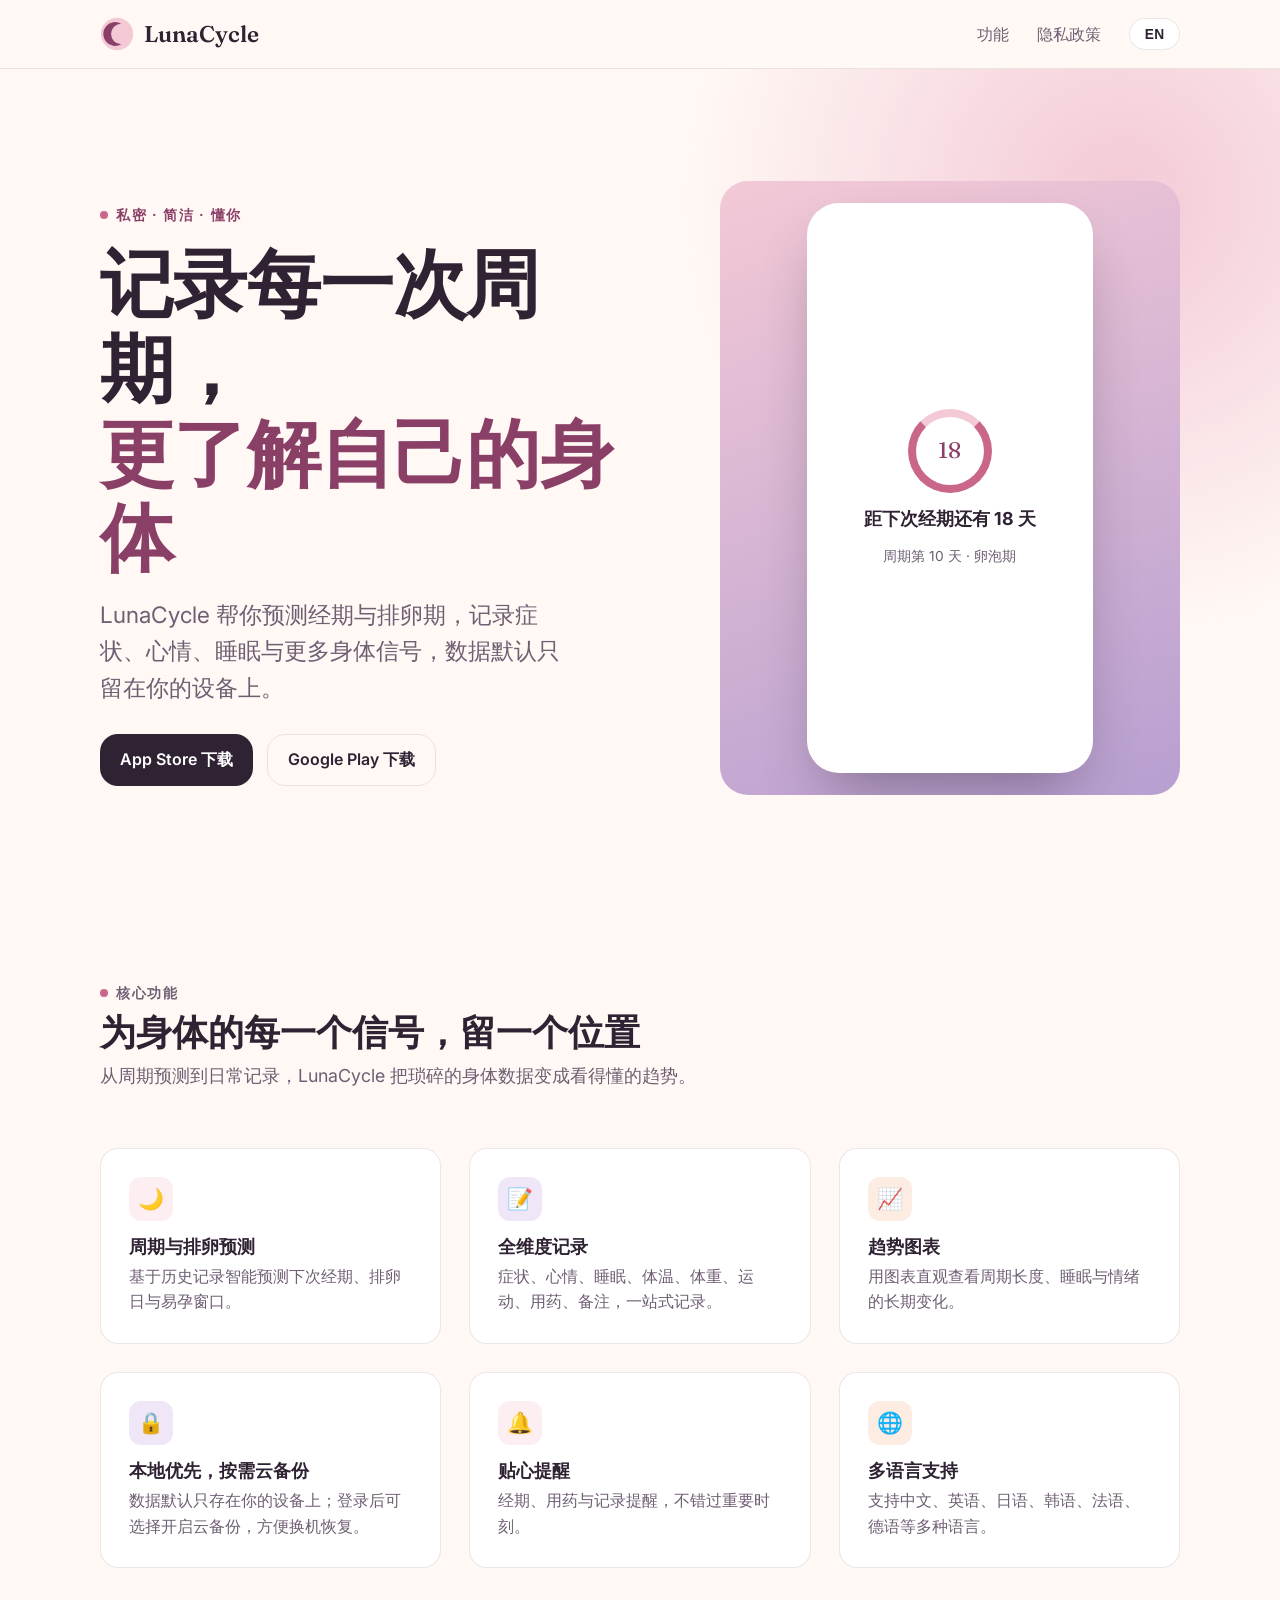
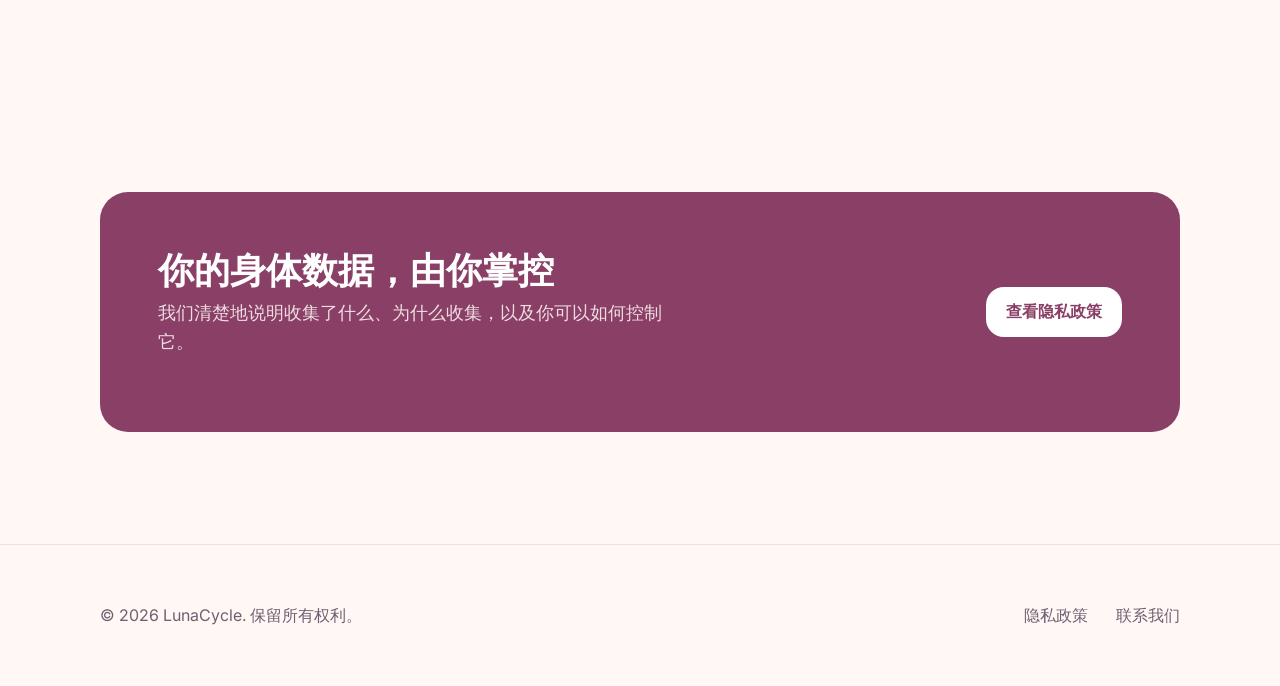
==== index.html @ 0f48dd15 "docs: add LunaCycle website and privacy policy" ====
<!DOCTYPE html>
<html lang="zh-CN" data-lang="zh">
<head>
  <meta charset="UTF-8" />
  <meta name="viewport" content="width=device-width, initial-scale=1.0" />
  <title>LunaCycle — 懂你的经期与周期记录助手</title>
  <meta name="description" content="LunaCycle 是一款简洁、私密的经期与身体周期记录 App：预测周期、记录症状与心情、按需云备份，支持多语言。" />

  <link rel="preconnect" href="https://fonts.googleapis.com" />
  <link rel="preconnect" href="https://fonts.gstatic.com" crossorigin />
  <link href="https://fonts.googleapis.com/css2?family=Fraunces:opsz,wght@9..144,500;9..144,600&family=Inter:wght@400;500;600;700&display=swap" rel="stylesheet" />

  <link rel="stylesheet" href="assets/style.css" />
</head>
<body>
  <nav class="site-nav">
    <div class="wrap">
      <a class="brand" href="./index.html">
        <svg class="brand-mark" viewBox="0 0 40 40" fill="none" xmlns="http://www.w3.org/2000/svg" aria-hidden="true">
          <circle cx="20" cy="20" r="19" fill="#F3C9D6" />
          <path d="M25 8a14 14 0 1 0 0 24 11 11 0 0 1 0-24Z" fill="#8A3F66" />
        </svg>
        LunaCycle
      </a>
      <ul class="nav-links">
        <li><a href="./index.html#features"><span data-i18n-zh>功能</span><span data-i18n-en>Features</span></a></li>
        <li><a href="./privacy.html"><span data-i18n-zh>隐私政策</span><span data-i18n-en>Privacy Policy</span></a></li>
        <li><button class="lang-toggle" data-lang-toggle type="button" aria-label="Switch language">EN</button></li>
      </ul>
    </div>
  </nav>

  <header class="hero">
    <div class="hero-glow" aria-hidden="true"></div>
    <div class="wrap">
      <div>
        <p class="eyebrow">
          <span data-i18n-zh>私密 · 简洁 · 懂你</span>
          <span data-i18n-en>Private · Simple · Personal</span>
        </p>
        <h1 data-i18n-zh>记录每一次周期，<br /><em>更了解自己的身体</em></h1>
        <h1 data-i18n-en>Track every cycle,<br /><em>understand your body better</em></h1>
        <p class="lede" data-i18n-zh>LunaCycle 帮你预测经期与排卵期，记录症状、心情、睡眠与更多身体信号，数据默认只留在你的设备上。</p>
        <p class="lede" data-i18n-en>LunaCycle predicts your period and fertile window, and logs symptoms, mood, sleep and more — your data stays on your device by default.</p>
        <!-- TODO: replace both href="#" below with your real App Store / Google Play listing URLs once published -->
        <div class="cta-row">
          <a class="store-badge" href="#" aria-disabled="true">
            <span data-i18n-zh>App Store 下载</span>
            <span data-i18n-en>Download on the App Store</span>
          </a>
          <a class="store-badge secondary" href="#" aria-disabled="true">
            <span data-i18n-zh>Google Play 下载</span>
            <span data-i18n-en>Get it on Google Play</span>
          </a>
        </div>
      </div>
      <div class="hero-visual" aria-hidden="true">
        <div class="phone-frame">
          <div class="ring">18</div>
          <strong data-i18n-zh>距下次经期还有 18 天</strong>
          <strong data-i18n-en>18 days until next period</strong>
          <small data-i18n-zh>周期第 10 天 · 卵泡期</small>
          <small data-i18n-en>Day 10 of cycle · Follicular phase</small>
        </div>
      </div>
    </div>
  </header>

  <section id="features">
    <div class="wrap">
      <div class="section-head">
        <p class="eyebrow">
          <span data-i18n-zh>核心功能</span>
          <span data-i18n-en>Core Features</span>
        </p>
        <h2 data-i18n-zh>为身体的每一个信号，留一个位置</h2>
        <h2 data-i18n-en>A place for every signal your body gives you</h2>
        <p data-i18n-zh>从周期预测到日常记录，LunaCycle 把琐碎的身体数据变成看得懂的趋势。</p>
        <p data-i18n-en>From cycle prediction to daily logging, LunaCycle turns scattered body data into trends you can actually read.</p>
      </div>
      <div class="feature-grid">
        <div class="feature-card">
          <div class="icon">🌙</div>
          <h3 data-i18n-zh>周期与排卵预测</h3>
          <h3 data-i18n-en>Cycle &amp; ovulation prediction</h3>
          <p data-i18n-zh>基于历史记录智能预测下次经期、排卵日与易孕窗口。</p>
          <p data-i18n-en>Smart predictions for your next period, ovulation day and fertile window based on your history.</p>
        </div>
        <div class="feature-card">
          <div class="icon">📝</div>
          <h3 data-i18n-zh>全维度记录</h3>
          <h3 data-i18n-en>Log everything that matters</h3>
          <p data-i18n-zh>症状、心情、睡眠、体温、体重、运动、用药、备注，一站式记录。</p>
          <p data-i18n-en>Symptoms, mood, sleep, temperature, weight, exercise, medication and notes — all in one place.</p>
        </div>
        <div class="feature-card">
          <div class="icon">📈</div>
          <h3 data-i18n-zh>趋势图表</h3>
          <h3 data-i18n-en>Trends at a glance</h3>
          <p data-i18n-zh>用图表直观查看周期长度、睡眠与情绪的长期变化。</p>
          <p data-i18n-en>Visualize cycle length, sleep and mood changes over time.</p>
        </div>
        <div class="feature-card">
          <div class="icon">🔒</div>
          <h3 data-i18n-zh>本地优先，按需云备份</h3>
          <h3 data-i18n-en>Local-first, cloud backup on demand</h3>
          <p data-i18n-zh>数据默认只存在你的设备上；登录后可选择开启云备份，方便换机恢复。</p>
          <p data-i18n-en>Your data stays on-device by default; sign in to optionally back it up to the cloud for device switching.</p>
        </div>
        <div class="feature-card">
          <div class="icon">🔔</div>
          <h3 data-i18n-zh>贴心提醒</h3>
          <h3 data-i18n-en>Gentle reminders</h3>
          <p data-i18n-zh>经期、用药与记录提醒，不错过重要时刻。</p>
          <p data-i18n-en>Period, medication and logging reminders so nothing slips by.</p>
        </div>
        <div class="feature-card">
          <div class="icon">🌐</div>
          <h3 data-i18n-zh>多语言支持</h3>
          <h3 data-i18n-en>Multi-language support</h3>
          <p data-i18n-zh>支持中文、英语、日语、韩语、法语、德语等多种语言。</p>
          <p data-i18n-en>Available in Chinese, English, Japanese, Korean, French, German and more.</p>
        </div>
      </div>
    </div>
  </section>

  <section>
    <div class="wrap">
      <div class="privacy-band">
        <div>
          <h2 data-i18n-zh>你的身体数据，由你掌控</h2>
          <h2 data-i18n-en>Your body data, on your terms</h2>
          <p data-i18n-zh>我们清楚地说明收集了什么、为什么收集，以及你可以如何控制它。</p>
          <p data-i18n-en>We explain exactly what we collect, why we collect it, and how you stay in control.</p>
        </div>
        <a class="store-badge" href="./privacy.html">
          <span data-i18n-zh>查看隐私政策</span>
          <span data-i18n-en>Read the Privacy Policy</span>
        </a>
      </div>
    </div>
  </section>

  <footer>
    <div class="wrap">
      <span>&copy; 2026 LunaCycle. <span data-i18n-zh>保留所有权利。</span><span data-i18n-en>All rights reserved.</span></span>
      <nav>
        <a href="./privacy.html"><span data-i18n-zh>隐私政策</span><span data-i18n-en>Privacy Policy</span></a>
        <!-- TODO: replace with your real support email -->
        <a href="mailto:support@example.com">
          <span data-i18n-zh>联系我们</span><span data-i18n-en>Contact us</span>
        </a>
      </nav>
    </div>
  </footer>

  <script src="assets/script.js"></script>
</body>
</html>
---- assets/style.css ----
:root {
  --color-bg: #fff8f4;
  --color-surface: #ffffff;
  --color-surface-soft: #fdeef1;
  --color-text: #2f2233;
  --color-text-muted: #6f5f73;
  --color-accent: #c9668a;
  --color-accent-deep: #8a3f66;
  --color-accent-soft: #f3c9d6;
  --color-lavender: #b79fd1;
  --color-line: rgba(47, 34, 51, 0.1);

  --font-display: "Fraunces", "Songti SC", serif;
  --font-body: "Inter", "PingFang SC", "Helvetica Neue", Arial, sans-serif;

  --text-xs: clamp(0.8rem, 0.78rem + 0.1vw, 0.875rem);
  --text-sm: clamp(0.9rem, 0.88rem + 0.15vw, 1rem);
  --text-base: clamp(1rem, 0.96rem + 0.2vw, 1.125rem);
  --text-lg: clamp(1.2rem, 1.1rem + 0.4vw, 1.5rem);
  --text-xl: clamp(1.6rem, 1.3rem + 1.2vw, 2.4rem);
  --text-hero: clamp(2.6rem, 1.8rem + 3.5vw, 5rem);

  --space-xs: 0.5rem;
  --space-sm: 1rem;
  --space-md: 1.75rem;
  --space-lg: clamp(2.5rem, 2rem + 2vw, 4.5rem);
  --space-section: clamp(4rem, 3rem + 5vw, 8rem);

  --radius-md: 18px;
  --radius-lg: 28px;

  --duration-normal: 260ms;
  --ease-out-expo: cubic-bezier(0.16, 1, 0.3, 1);
}

* {
  box-sizing: border-box;
}

html {
  scroll-behavior: smooth;
}

body {
  margin: 0;
  background: var(--color-bg);
  color: var(--color-text);
  font-family: var(--font-body);
  font-size: var(--text-base);
  line-height: 1.6;
  -webkit-font-smoothing: antialiased;
}

img {
  max-width: 100%;
  display: block;
}

a {
  color: var(--color-accent-deep);
}

h1, h2, h3 {
  font-family: var(--font-display);
  font-weight: 600;
  line-height: 1.15;
  margin: 0;
}

.wrap {
  width: min(1080px, 100% - 3rem);
  margin-inline: auto;
}

/* language toggling: html[data-lang="zh"] hides [data-i18n-en], html[data-lang="en"] hides [data-i18n-zh] */
html[data-lang="zh"] [data-i18n-en] { display: none; }
html[data-lang="en"] [data-i18n-zh] { display: none; }

/* ── Nav ─────────────────────────────────────────────────────────────── */

.site-nav {
  position: sticky;
  top: 0;
  z-index: 50;
  background: rgba(255, 248, 244, 0.85);
  backdrop-filter: blur(10px);
  border-bottom: 1px solid var(--color-line);
}

.site-nav .wrap {
  display: flex;
  align-items: center;
  justify-content: space-between;
  padding-block: var(--space-sm);
}

.brand {
  display: flex;
  align-items: center;
  gap: 0.6rem;
  font-family: var(--font-display);
  font-weight: 600;
  font-size: var(--text-lg);
  text-decoration: none;
  color: var(--color-text);
}

.brand-mark {
  width: 34px;
  height: 34px;
  flex-shrink: 0;
}

.nav-links {
  display: flex;
  align-items: center;
  gap: var(--space-md);
  list-style: none;
  margin: 0;
  padding: 0;
}

.nav-links a {
  color: var(--color-text-muted);
  text-decoration: none;
  font-size: var(--text-sm);
  font-weight: 500;
  transition: color var(--duration-normal) var(--ease-out-expo);
}

.nav-links a:hover {
  color: var(--color-accent-deep);
}

.lang-toggle {
  border: 1px solid var(--color-line);
  background: var(--color-surface);
  color: var(--color-text);
  font-size: var(--text-xs);
  font-weight: 600;
  letter-spacing: 0.03em;
  padding: 0.45rem 0.9rem;
  border-radius: 999px;
  cursor: pointer;
  transition: border-color var(--duration-normal) var(--ease-out-expo),
    transform var(--duration-normal) var(--ease-out-expo);
}

.lang-toggle:hover {
  border-color: var(--color-accent);
  transform: translateY(-1px);
}

/* ── Hero ────────────────────────────────────────────────────────────── */

.hero {
  position: relative;
  overflow: hidden;
  padding-block: var(--space-section) calc(var(--space-section) * 0.6);
}

.hero-glow {
  position: absolute;
  inset: -20% -10% auto auto;
  width: 60vw;
  height: 60vw;
  max-width: 720px;
  max-height: 720px;
  background: radial-gradient(circle at 60% 40%, var(--color-accent-soft) 0%, transparent 70%);
  filter: blur(10px);
  z-index: 0;
  pointer-events: none;
}

.hero .wrap {
  position: relative;
  z-index: 1;
  display: grid;
  grid-template-columns: 1.1fr 0.9fr;
  gap: var(--space-lg);
  align-items: center;
}

.eyebrow {
  display: inline-flex;
  align-items: center;
  gap: 0.5rem;
  font-size: var(--text-xs);
  font-weight: 700;
  letter-spacing: 0.12em;
  text-transform: uppercase;
  color: var(--color-accent-deep);
  margin-bottom: var(--space-sm);
}

.eyebrow::before {
  content: "";
  width: 8px;
  height: 8px;
  border-radius: 50%;
  background: var(--color-accent);
}

.hero h1 {
  font-size: var(--text-hero);
  letter-spacing: -0.01em;
  color: var(--color-text);
}

.hero h1 em {
  font-style: normal;
  color: var(--color-accent-deep);
}

.hero p.lede {
  font-size: var(--text-lg);
  color: var(--color-text-muted);
  margin-top: var(--space-sm);
  max-width: 34ch;
}

.cta-row {
  display: flex;
  flex-wrap: wrap;
  gap: 0.9rem;
  margin-top: var(--space-md);
}

.store-badge {
  display: inline-flex;
  align-items: center;
  gap: 0.6rem;
  padding: 0.75rem 1.25rem;
  border-radius: var(--radius-md);
  background: var(--color-text);
  color: #fff;
  text-decoration: none;
  font-weight: 600;
  font-size: var(--text-sm);
  transition: transform var(--duration-normal) var(--ease-out-expo),
    box-shadow var(--duration-normal) var(--ease-out-expo);
}

.store-badge.secondary {
  background: transparent;
  color: var(--color-text);
  border: 1.5px solid var(--color-line);
}

.store-badge:hover {
  transform: translateY(-2px);
  box-shadow: 0 12px 24px -12px rgba(47, 34, 51, 0.35);
}

.hero-visual {
  position: relative;
  aspect-ratio: 3 / 4;
  border-radius: var(--radius-lg);
  background: linear-gradient(160deg, var(--color-accent-soft) 0%, var(--color-lavender) 100%);
  display: flex;
  align-items: center;
  justify-content: center;
  overflow: hidden;
}

.phone-frame {
  width: 62%;
  aspect-ratio: 9 / 18;
  background: var(--color-surface);
  border-radius: 32px;
  border: 6px solid rgba(255, 255, 255, 0.6);
  box-shadow: 0 30px 60px -20px rgba(47, 34, 51, 0.45);
  display: flex;
  flex-direction: column;
  align-items: center;
  justify-content: center;
  gap: 0.75rem;
  padding: 1.5rem;
  text-align: center;
}

.phone-frame .ring {
  width: 84px;
  height: 84px;
  border-radius: 50%;
  border: 8px solid var(--color-accent);
  border-top-color: var(--color-accent-soft);
  display: flex;
  align-items: center;
  justify-content: center;
  font-family: var(--font-display);
  font-size: 1.4rem;
  color: var(--color-accent-deep);
}

.phone-frame small {
  color: var(--color-text-muted);
  font-size: var(--text-xs);
}

/* ── Sections ────────────────────────────────────────────────────────── */

section {
  padding-block: var(--space-section);
}

.section-head {
  max-width: 42rem;
  margin-bottom: var(--space-lg);
}

.section-head .eyebrow {
  margin-bottom: var(--space-xs);
}

.section-head h2 {
  font-size: var(--text-xl);
}

.section-head p {
  color: var(--color-text-muted);
  margin-top: var(--space-xs);
}

.feature-grid {
  display: grid;
  grid-template-columns: repeat(3, 1fr);
  gap: var(--space-md);
}

.feature-card {
  background: var(--color-surface);
  border: 1px solid var(--color-line);
  border-radius: var(--radius-md);
  padding: var(--space-md);
  transition: transform var(--duration-normal) var(--ease-out-expo),
    box-shadow var(--duration-normal) var(--ease-out-expo);
}

.feature-card:hover {
  transform: translateY(-4px);
  box-shadow: 0 20px 40px -24px rgba(47, 34, 51, 0.3);
}

.feature-card .icon {
  width: 44px;
  height: 44px;
  border-radius: 12px;
  background: var(--color-surface-soft);
  display: flex;
  align-items: center;
  justify-content: center;
  margin-bottom: var(--space-sm);
  font-size: 1.3rem;
}

.feature-card h3 {
  font-size: var(--text-base);
  font-family: var(--font-body);
  font-weight: 700;
  margin-bottom: 0.4rem;
}

.feature-card p {
  color: var(--color-text-muted);
  font-size: var(--text-sm);
  margin: 0;
}

.feature-card:nth-child(2n) .icon { background: #efe7f7; }
.feature-card:nth-child(3n) .icon { background: #fdece2; }

.privacy-band {
  background: var(--color-accent-deep);
  color: #fff8f4;
  border-radius: var(--radius-lg);
  padding: var(--space-lg);
  display: grid;
  grid-template-columns: 1fr auto;
  align-items: center;
  gap: var(--space-md);
}

.privacy-band h2 {
  font-size: var(--text-xl);
  color: #fff;
}

.privacy-band p {
  color: rgba(255, 248, 244, 0.85);
  margin-top: 0.5rem;
  max-width: 46ch;
}

.privacy-band .store-badge {
  background: #fff;
  color: var(--color-accent-deep);
  white-space: nowrap;
}

footer {
  border-top: 1px solid var(--color-line);
  padding-block: var(--space-lg);
  color: var(--color-text-muted);
  font-size: var(--text-sm);
}

footer .wrap {
  display: flex;
  flex-wrap: wrap;
  justify-content: space-between;
  gap: var(--space-sm);
}

footer nav {
  display: flex;
  gap: var(--space-md);
}

footer a {
  color: var(--color-text-muted);
  text-decoration: none;
}

footer a:hover {
  color: var(--color-accent-deep);
}

/* ── Legal / privacy page ───────────────────────────────────────────── */

.legal-hero {
  padding-block: calc(var(--space-section) * 0.7) var(--space-lg);
}

.legal-hero h1 {
  font-size: clamp(2rem, 1.6rem + 2vw, 3.2rem);
}

.legal-hero .updated {
  color: var(--color-text-muted);
  font-size: var(--text-sm);
  margin-top: var(--space-xs);
}

.legal-body {
  padding-block: 0 var(--space-section);
}

.legal-body .wrap {
  max-width: 46rem;
}

.legal-body h2 {
  font-size: var(--text-lg);
  margin-top: var(--space-lg);
  margin-bottom: var(--space-xs);
  color: var(--color-accent-deep);
}

.legal-body h2:first-of-type {
  margin-top: 0;
}

.legal-body p, .legal-body li {
  color: var(--color-text);
}

.legal-body ul {
  padding-left: 1.2rem;
}

.legal-body li {
  margin-bottom: 0.4rem;
}

.legal-body strong {
  color: var(--color-accent-deep);
}

.placeholder {
  background: #fff3cd;
  color: #6b5100;
  padding: 0.05rem 0.4rem;
  border-radius: 4px;
  font-size: 0.9em;
}

@media (max-width: 860px) {
  .hero .wrap {
    grid-template-columns: 1fr;
  }

  .hero-visual {
    order: -1;
    max-width: 320px;
    margin-inline: auto;
  }

  .feature-grid {
    grid-template-columns: 1fr 1fr;
  }

  .privacy-band {
    grid-template-columns: 1fr;
    text-align: left;
  }

  .nav-links {
    gap: var(--space-sm);
  }
}

@media (max-width: 560px) {
  .feature-grid {
    grid-template-columns: 1fr;
  }

  .nav-links span.nav-label {
    display: none;
  }
}
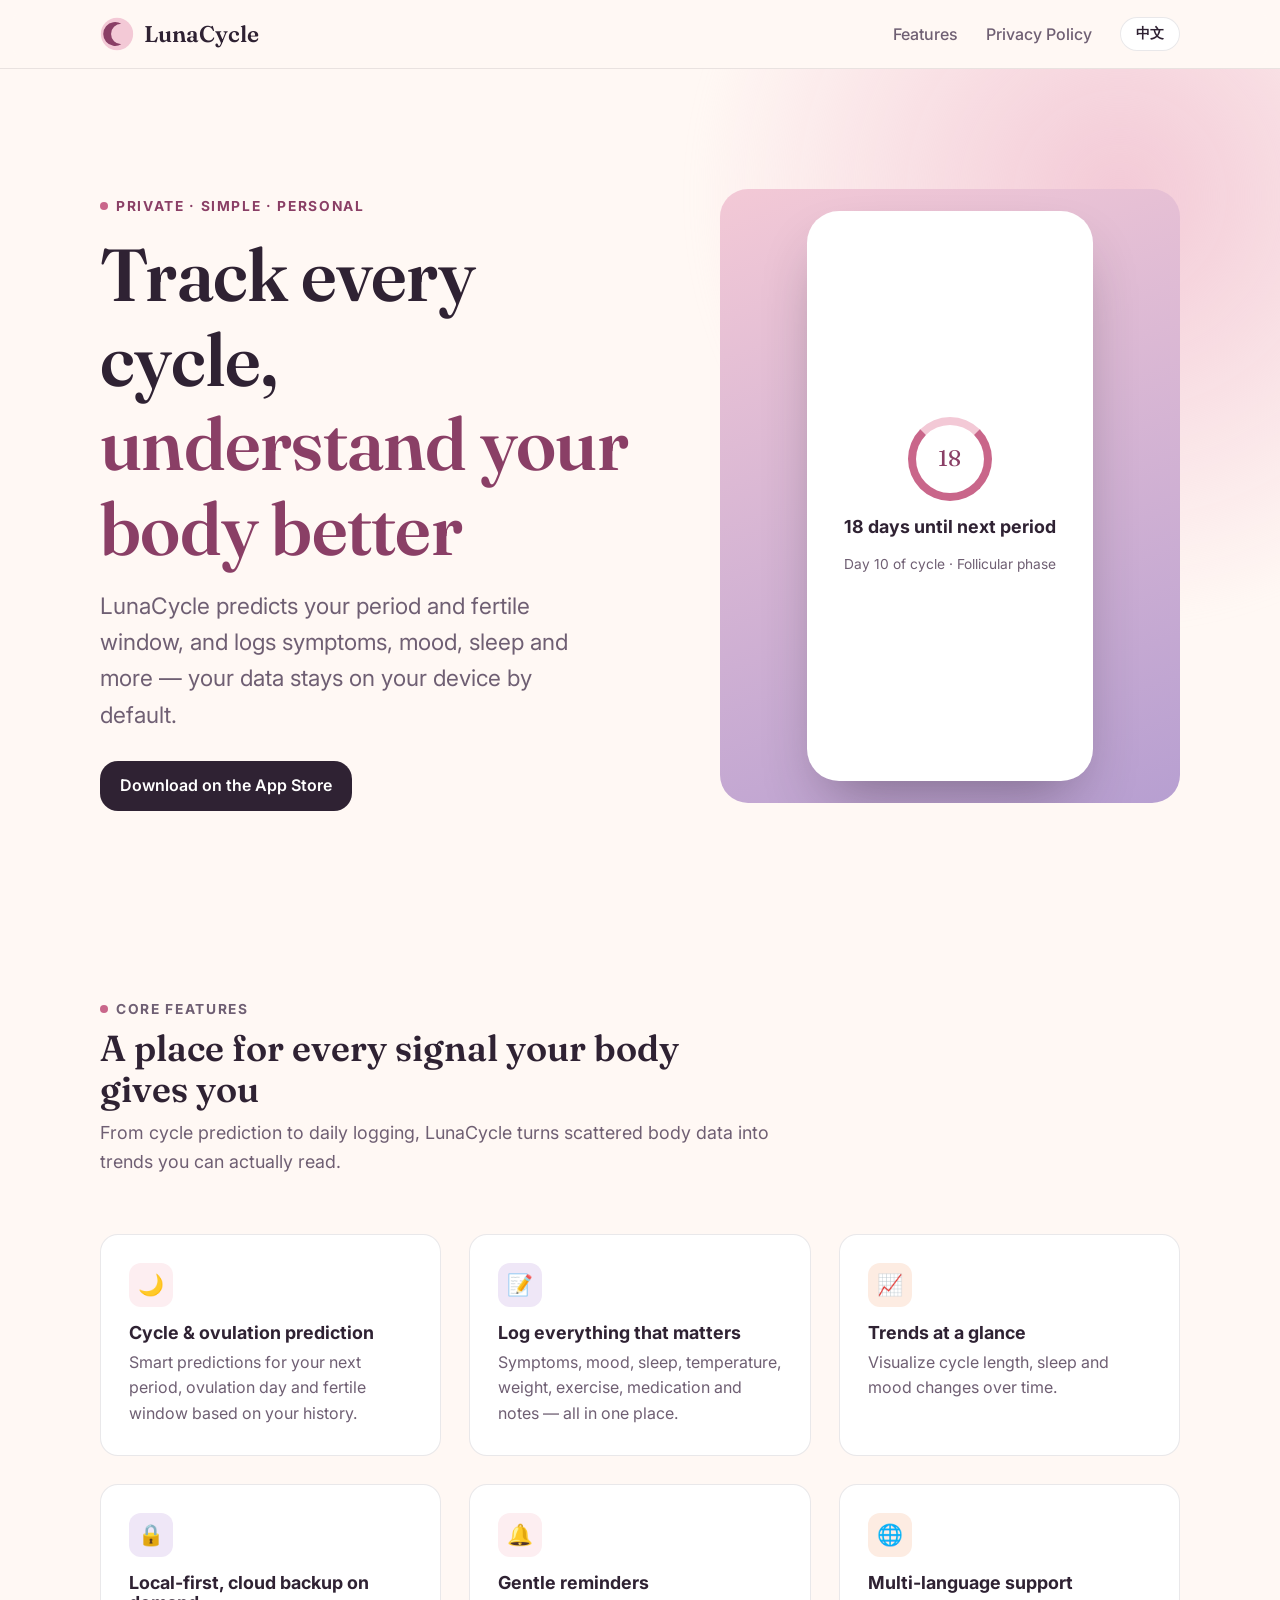
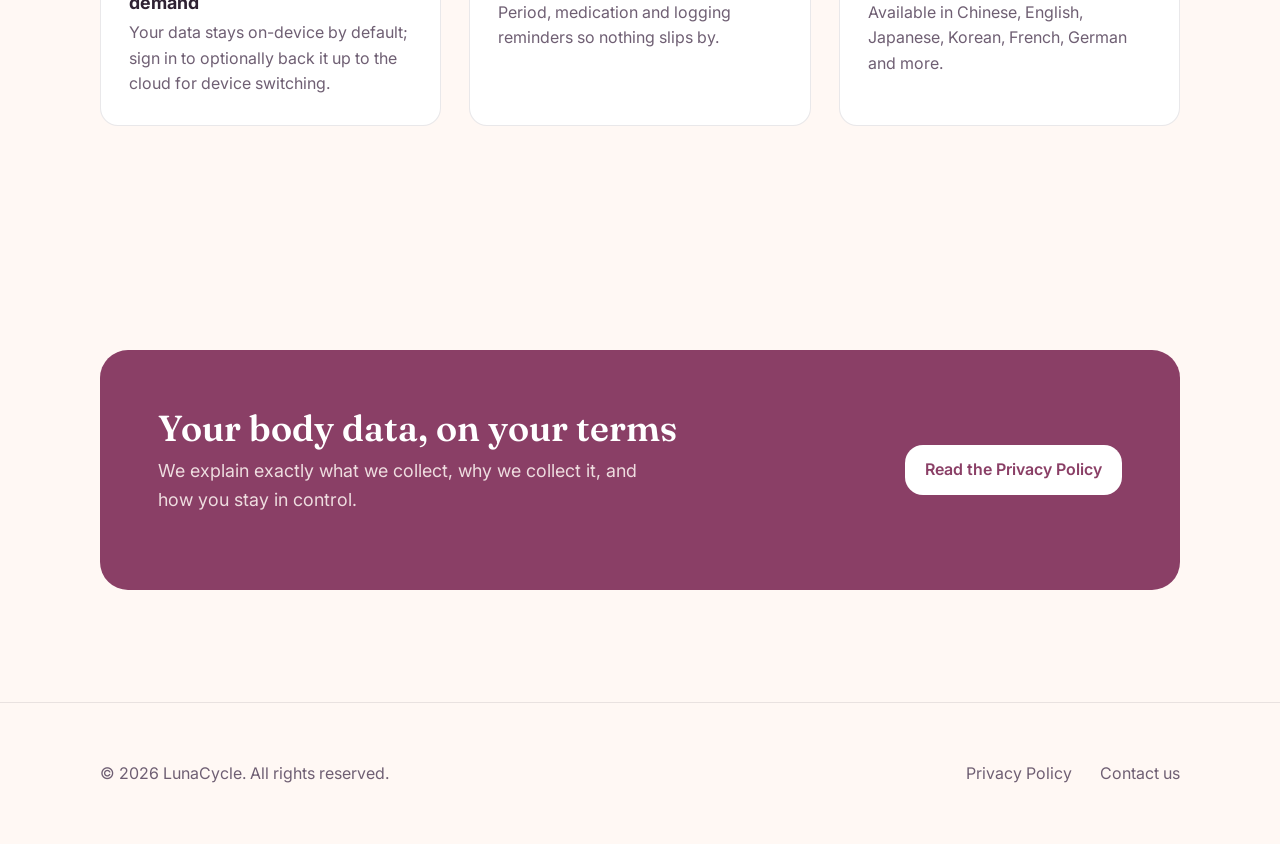
==== commit 83170e40: "feat: add zh-TW/ja/ko translations, auto language detection, hide Google Play button, finalize conta" ====
--- a/index.html
+++ b/index.html
@@ -23,9 +23,13 @@
         LunaCycle
       </a>
       <ul class="nav-links">
-        <li><a href="./index.html#features"><span data-i18n-zh>功能</span><span data-i18n-en>Features</span></a></li>
-        <li><a href="./privacy.html"><span data-i18n-zh>隐私政策</span><span data-i18n-en>Privacy Policy</span></a></li>
-        <li><button class="lang-toggle" data-lang-toggle type="button" aria-label="Switch language">EN</button></li>
+        <li><a href="./index.html#features">
+          <span data-i18n-lang="zh">功能</span><span data-i18n-lang="zh-TW">功能</span><span data-i18n-lang="ja">機能</span><span data-i18n-lang="ko">기능</span><span data-i18n-lang="en">Features</span>
+        </a></li>
+        <li><a href="./privacy.html">
+          <span data-i18n-lang="zh">隐私政策</span><span data-i18n-lang="zh-TW">隱私政策</span><span data-i18n-lang="ja">プライバシーポリシー</span><span data-i18n-lang="ko">개인정보 처리방침</span><span data-i18n-lang="en">Privacy Policy</span>
+        </a></li>
+        <li><button class="lang-toggle" data-lang-toggle type="button" aria-label="Switch language">中文</button></li>
       </ul>
     </div>
   </nav>
@@ -35,32 +39,54 @@
     <div class="wrap">
       <div>
         <p class="eyebrow">
-          <span data-i18n-zh>私密 · 简洁 · 懂你</span>
-          <span data-i18n-en>Private · Simple · Personal</span>
+          <span data-i18n-lang="zh">私密 · 简洁 · 懂你</span>
+          <span data-i18n-lang="zh-TW">私密 · 簡潔 · 懂你</span>
+          <span data-i18n-lang="ja">プライベート・シンプル・あなたに寄り添う</span>
+          <span data-i18n-lang="ko">프라이빗 · 심플 · 당신을 위한</span>
+          <span data-i18n-lang="en">Private · Simple · Personal</span>
         </p>
-        <h1 data-i18n-zh>记录每一次周期，<br /><em>更了解自己的身体</em></h1>
-        <h1 data-i18n-en>Track every cycle,<br /><em>understand your body better</em></h1>
-        <p class="lede" data-i18n-zh>LunaCycle 帮你预测经期与排卵期，记录症状、心情、睡眠与更多身体信号，数据默认只留在你的设备上。</p>
-        <p class="lede" data-i18n-en>LunaCycle predicts your period and fertile window, and logs symptoms, mood, sleep and more — your data stays on your device by default.</p>
-        <!-- TODO: replace both href="#" below with your real App Store / Google Play listing URLs once published -->
+        <h1 data-i18n-lang="zh">记录每一次周期，<br /><em>更了解自己的身体</em></h1>
+        <h1 data-i18n-lang="zh-TW">記錄每一次週期，<br /><em>更了解自己的身體</em></h1>
+        <h1 data-i18n-lang="ja">サイクルを記録して、<br /><em>自分の身体をもっと理解しよう</em></h1>
+        <h1 data-i18n-lang="ko">모든 주기를 기록하고，<br /><em>내 몸을 더 잘 이해하세요</em></h1>
+        <h1 data-i18n-lang="en">Track every cycle,<br /><em>understand your body better</em></h1>
+        <p class="lede" data-i18n-lang="zh">LunaCycle 帮你预测经期与排卵期，记录症状、心情、睡眠与更多身体信号，数据默认只留在你的设备上。</p>
+        <p class="lede" data-i18n-lang="zh-TW">LunaCycle 幫你預測經期與排卵期，記錄症狀、心情、睡眠與更多身體信號，資料預設只留在你的裝置上。</p>
+        <p class="lede" data-i18n-lang="ja">LunaCycle は月経と排卵期を予測し、症状・気分・睡眠などの身体データを記録します。データは初期設定であなたの端末にのみ保存されます。</p>
+        <p class="lede" data-i18n-lang="ko">LunaCycle 은 생리와 배란기를 예측하고, 증상・기분・수면 등 다양한 신체 신호를 기록합니다. 데이터는 기본적으로 기기에만 저장됩니다.</p>
+        <p class="lede" data-i18n-lang="en">LunaCycle predicts your period and fertile window, and logs symptoms, mood, sleep and more — your data stays on your device by default.</p>
+        <!-- TODO: replace href="#" below with your real App Store listing URL once published -->
         <div class="cta-row">
           <a class="store-badge" href="#" aria-disabled="true">
-            <span data-i18n-zh>App Store 下载</span>
-            <span data-i18n-en>Download on the App Store</span>
+            <span data-i18n-lang="zh">App Store 下载</span>
+            <span data-i18n-lang="zh-TW">App Store 下載</span>
+            <span data-i18n-lang="ja">App Store でダウンロード</span>
+            <span data-i18n-lang="ko">App Store 에서 다운로드</span>
+            <span data-i18n-lang="en">Download on the App Store</span>
           </a>
-          <a class="store-badge secondary" href="#" aria-disabled="true">
-            <span data-i18n-zh>Google Play 下载</span>
-            <span data-i18n-en>Get it on Google Play</span>
+          <!-- Google Play download temporarily hidden until the Android release ships -->
+          <a class="store-badge secondary" href="#" aria-disabled="true" style="display:none">
+            <span data-i18n-lang="zh">Google Play 下载</span>
+            <span data-i18n-lang="zh-TW">Google Play 下載</span>
+            <span data-i18n-lang="ja">Google Play で入手</span>
+            <span data-i18n-lang="ko">Google Play 에서 받기</span>
+            <span data-i18n-lang="en">Get it on Google Play</span>
           </a>
         </div>
       </div>
       <div class="hero-visual" aria-hidden="true">
         <div class="phone-frame">
           <div class="ring">18</div>
-          <strong data-i18n-zh>距下次经期还有 18 天</strong>
-          <strong data-i18n-en>18 days until next period</strong>
-          <small data-i18n-zh>周期第 10 天 · 卵泡期</small>
-          <small data-i18n-en>Day 10 of cycle · Follicular phase</small>
+          <strong data-i18n-lang="zh">距下次经期还有 18 天</strong>
+          <strong data-i18n-lang="zh-TW">距下次經期還有 18 天</strong>
+          <strong data-i18n-lang="ja">次の月経まであと18日</strong>
+          <strong data-i18n-lang="ko">다음 생리까지 18일</strong>
+          <strong data-i18n-lang="en">18 days until next period</strong>
+          <small data-i18n-lang="zh">周期第 10 天 · 卵泡期</small>
+          <small data-i18n-lang="zh-TW">週期第 10 天 · 濾泡期</small>
+          <small data-i18n-lang="ja">周期10日目・卵胞期</small>
+          <small data-i18n-lang="ko">주기 10일차 · 난포기</small>
+          <small data-i18n-lang="en">Day 10 of cycle · Follicular phase</small>
         </div>
       </div>
     </div>
@@ -70,56 +96,101 @@
     <div class="wrap">
       <div class="section-head">
         <p class="eyebrow">
-          <span data-i18n-zh>核心功能</span>
-          <span data-i18n-en>Core Features</span>
+          <span data-i18n-lang="zh">核心功能</span>
+          <span data-i18n-lang="zh-TW">核心功能</span>
+          <span data-i18n-lang="ja">主な機能</span>
+          <span data-i18n-lang="ko">핵심 기능</span>
+          <span data-i18n-lang="en">Core Features</span>
         </p>
-        <h2 data-i18n-zh>为身体的每一个信号，留一个位置</h2>
-        <h2 data-i18n-en>A place for every signal your body gives you</h2>
-        <p data-i18n-zh>从周期预测到日常记录，LunaCycle 把琐碎的身体数据变成看得懂的趋势。</p>
-        <p data-i18n-en>From cycle prediction to daily logging, LunaCycle turns scattered body data into trends you can actually read.</p>
+        <h2 data-i18n-lang="zh">为身体的每一个信号，留一个位置</h2>
+        <h2 data-i18n-lang="zh-TW">為身體的每一個信號，留一個位置</h2>
+        <h2 data-i18n-lang="ja">身体からのすべてのサインに、記録の場所を</h2>
+        <h2 data-i18n-lang="ko">몸이 보내는 모든 신호를 위한 자리</h2>
+        <h2 data-i18n-lang="en">A place for every signal your body gives you</h2>
+        <p data-i18n-lang="zh">从周期预测到日常记录，LunaCycle 把琐碎的身体数据变成看得懂的趋势。</p>
+        <p data-i18n-lang="zh-TW">從週期預測到日常記錄，LunaCycle 把瑣碎的身體資料變成看得懂的趨勢。</p>
+        <p data-i18n-lang="ja">周期予測から日々の記録まで、LunaCycle は細かな身体データをわかりやすい傾向に変えます。</p>
+        <p data-i18n-lang="ko">주기 예측부터 일상 기록까지, LunaCycle 은 흩어진 신체 데이터를 한눈에 보이는 추세로 바꿔줍니다.</p>
+        <p data-i18n-lang="en">From cycle prediction to daily logging, LunaCycle turns scattered body data into trends you can actually read.</p>
       </div>
       <div class="feature-grid">
         <div class="feature-card">
           <div class="icon">🌙</div>
-          <h3 data-i18n-zh>周期与排卵预测</h3>
-          <h3 data-i18n-en>Cycle &amp; ovulation prediction</h3>
-          <p data-i18n-zh>基于历史记录智能预测下次经期、排卵日与易孕窗口。</p>
-          <p data-i18n-en>Smart predictions for your next period, ovulation day and fertile window based on your history.</p>
+          <h3 data-i18n-lang="zh">周期与排卵预测</h3>
+          <h3 data-i18n-lang="zh-TW">週期與排卵預測</h3>
+          <h3 data-i18n-lang="ja">周期・排卵予測</h3>
+          <h3 data-i18n-lang="ko">주기 및 배란 예측</h3>
+          <h3 data-i18n-lang="en">Cycle &amp; ovulation prediction</h3>
+          <p data-i18n-lang="zh">基于历史记录智能预测下次经期、排卵日与易孕窗口。</p>
+          <p data-i18n-lang="zh-TW">基於歷史記錄智能預測下次經期、排卵日與易孕窗口。</p>
+          <p data-i18n-lang="ja">過去の記録から次回の月経・排卵日・妊娠しやすい期間を予測します。</p>
+          <p data-i18n-lang="ko">과거 기록을 바탕으로 다음 생리, 배란일, 가임기를 예측합니다.</p>
+          <p data-i18n-lang="en">Smart predictions for your next period, ovulation day and fertile window based on your history.</p>
         </div>
         <div class="feature-card">
           <div class="icon">📝</div>
-          <h3 data-i18n-zh>全维度记录</h3>
-          <h3 data-i18n-en>Log everything that matters</h3>
-          <p data-i18n-zh>症状、心情、睡眠、体温、体重、运动、用药、备注，一站式记录。</p>
-          <p data-i18n-en>Symptoms, mood, sleep, temperature, weight, exercise, medication and notes — all in one place.</p>
+          <h3 data-i18n-lang="zh">全维度记录</h3>
+          <h3 data-i18n-lang="zh-TW">全維度記錄</h3>
+          <h3 data-i18n-lang="ja">あらゆる記録に対応</h3>
+          <h3 data-i18n-lang="ko">모든 것을 기록하세요</h3>
+          <h3 data-i18n-lang="en">Log everything that matters</h3>
+          <p data-i18n-lang="zh">症状、心情、睡眠、体温、体重、运动、用药、备注，一站式记录。</p>
+          <p data-i18n-lang="zh-TW">症狀、心情、睡眠、體溫、體重、運動、用藥、備註，一站式記錄。</p>
+          <p data-i18n-lang="ja">症状、気分、睡眠、体温、体重、運動、服薬、メモをまとめて記録できます。</p>
+          <p data-i18n-lang="ko">증상, 기분, 수면, 체온, 체중, 운동, 복약, 메모까지 한 곳에서 기록합니다.</p>
+          <p data-i18n-lang="en">Symptoms, mood, sleep, temperature, weight, exercise, medication and notes — all in one place.</p>
         </div>
         <div class="feature-card">
           <div class="icon">📈</div>
-          <h3 data-i18n-zh>趋势图表</h3>
-          <h3 data-i18n-en>Trends at a glance</h3>
-          <p data-i18n-zh>用图表直观查看周期长度、睡眠与情绪的长期变化。</p>
-          <p data-i18n-en>Visualize cycle length, sleep and mood changes over time.</p>
+          <h3 data-i18n-lang="zh">趋势图表</h3>
+          <h3 data-i18n-lang="zh-TW">趨勢圖表</h3>
+          <h3 data-i18n-lang="ja">トレンドが一目でわかる</h3>
+          <h3 data-i18n-lang="ko">한눈에 보는 추세</h3>
+          <h3 data-i18n-lang="en">Trends at a glance</h3>
+          <p data-i18n-lang="zh">用图表直观查看周期长度、睡眠与情绪的长期变化。</p>
+          <p data-i18n-lang="zh-TW">用圖表直觀查看週期長度、睡眠與情緒的長期變化。</p>
+          <p data-i18n-lang="ja">周期の長さ、睡眠、気分の変化をグラフで直感的に確認できます。</p>
+          <p data-i18n-lang="ko">주기 길이, 수면, 기분의 변화를 그래프로 한눈에 확인하세요.</p>
+          <p data-i18n-lang="en">Visualize cycle length, sleep and mood changes over time.</p>
         </div>
         <div class="feature-card">
           <div class="icon">🔒</div>
-          <h3 data-i18n-zh>本地优先，按需云备份</h3>
-          <h3 data-i18n-en>Local-first, cloud backup on demand</h3>
-          <p data-i18n-zh>数据默认只存在你的设备上；登录后可选择开启云备份，方便换机恢复。</p>
-          <p data-i18n-en>Your data stays on-device by default; sign in to optionally back it up to the cloud for device switching.</p>
+          <h3 data-i18n-lang="zh">本地优先，按需云备份</h3>
+          <h3 data-i18n-lang="zh-TW">本地優先，按需雲端備份</h3>
+          <h3 data-i18n-lang="ja">ローカル優先、必要に応じてクラウド保存</h3>
+          <h3 data-i18n-lang="ko">로컬 우선, 필요할 때만 클라우드 백업</h3>
+          <h3 data-i18n-lang="en">Local-first, cloud backup on demand</h3>
+          <p data-i18n-lang="zh">数据默认只存在你的设备上；登录后可选择开启云备份，方便换机恢复。</p>
+          <p data-i18n-lang="zh-TW">資料預設只存在你的裝置上；登入後可選擇開啟雲端備份，方便換機還原。</p>
+          <p data-i18n-lang="ja">データは初期設定で端末のみに保存されます。ログインするとクラウド保存を選択でき、機種変更時の復元に役立ちます。</p>
+          <p data-i18n-lang="ko">데이터는 기본적으로 기기에만 저장됩니다. 로그인하면 클라우드 백업을 선택할 수 있어 기기 변경 시 복원이 편리합니다.</p>
+          <p data-i18n-lang="en">Your data stays on-device by default; sign in to optionally back it up to the cloud for device switching.</p>
         </div>
         <div class="feature-card">
           <div class="icon">🔔</div>
-          <h3 data-i18n-zh>贴心提醒</h3>
-          <h3 data-i18n-en>Gentle reminders</h3>
-          <p data-i18n-zh>经期、用药与记录提醒，不错过重要时刻。</p>
-          <p data-i18n-en>Period, medication and logging reminders so nothing slips by.</p>
+          <h3 data-i18n-lang="zh">贴心提醒</h3>
+          <h3 data-i18n-lang="zh-TW">貼心提醒</h3>
+          <h3 data-i18n-lang="ja">さりげないリマインダー</h3>
+          <h3 data-i18n-lang="ko">세심한 알림</h3>
+          <h3 data-i18n-lang="en">Gentle reminders</h3>
+          <p data-i18n-lang="zh">经期、用药与记录提醒，不错过重要时刻。</p>
+          <p data-i18n-lang="zh-TW">經期、用藥與記錄提醒，不錯過重要時刻。</p>
+          <p data-i18n-lang="ja">月経、服薬、記録のリマインダーで大切な瞬間を見逃しません。</p>
+          <p data-i18n-lang="ko">생리, 복약, 기록 알림으로 중요한 순간을 놓치지 마세요.</p>
+          <p data-i18n-lang="en">Period, medication and logging reminders so nothing slips by.</p>
         </div>
         <div class="feature-card">
           <div class="icon">🌐</div>
-          <h3 data-i18n-zh>多语言支持</h3>
-          <h3 data-i18n-en>Multi-language support</h3>
-          <p data-i18n-zh>支持中文、英语、日语、韩语、法语、德语等多种语言。</p>
-          <p data-i18n-en>Available in Chinese, English, Japanese, Korean, French, German and more.</p>
+          <h3 data-i18n-lang="zh">多语言支持</h3>
+          <h3 data-i18n-lang="zh-TW">多語言支援</h3>
+          <h3 data-i18n-lang="ja">多言語対応</h3>
+          <h3 data-i18n-lang="ko">다국어 지원</h3>
+          <h3 data-i18n-lang="en">Multi-language support</h3>
+          <p data-i18n-lang="zh">支持中文、英语、日语、韩语、法语、德语等多种语言。</p>
+          <p data-i18n-lang="zh-TW">支援中文、英語、日語、韓語、法語、德語等多種語言。</p>
+          <p data-i18n-lang="ja">中国語、英語、日本語、韓国語、フランス語、ドイツ語など多言語に対応しています。</p>
+          <p data-i18n-lang="ko">중국어, 영어, 일본어, 한국어, 프랑스어, 독일어 등 다양한 언어를 지원합니다.</p>
+          <p data-i18n-lang="en">Available in Chinese, English, Japanese, Korean, French, German and more.</p>
         </div>
       </div>
     </div>
@@ -129,14 +200,23 @@
     <div class="wrap">
       <div class="privacy-band">
         <div>
-          <h2 data-i18n-zh>你的身体数据，由你掌控</h2>
-          <h2 data-i18n-en>Your body data, on your terms</h2>
-          <p data-i18n-zh>我们清楚地说明收集了什么、为什么收集，以及你可以如何控制它。</p>
-          <p data-i18n-en>We explain exactly what we collect, why we collect it, and how you stay in control.</p>
+          <h2 data-i18n-lang="zh">你的身体数据，由你掌控</h2>
+          <h2 data-i18n-lang="zh-TW">你的身體資料，由你掌控</h2>
+          <h2 data-i18n-lang="ja">あなたの身体データは、あなたが管理します</h2>
+          <h2 data-i18n-lang="ko">당신의 신체 데이터, 당신이 관리합니다</h2>
+          <h2 data-i18n-lang="en">Your body data, on your terms</h2>
+          <p data-i18n-lang="zh">我们清楚地说明收集了什么、为什么收集，以及你可以如何控制它。</p>
+          <p data-i18n-lang="zh-TW">我們清楚地說明收集了什麼、為什麼收集，以及你可以如何控制它。</p>
+          <p data-i18n-lang="ja">何を、なぜ収集しているのか、そしてどのように管理できるのかを明確に説明します。</p>
+          <p data-i18n-lang="ko">무엇을, 왜 수집하는지, 그리고 어떻게 관리할 수 있는지 명확히 설명합니다.</p>
+          <p data-i18n-lang="en">We explain exactly what we collect, why we collect it, and how you stay in control.</p>
         </div>
         <a class="store-badge" href="./privacy.html">
-          <span data-i18n-zh>查看隐私政策</span>
-          <span data-i18n-en>Read the Privacy Policy</span>
+          <span data-i18n-lang="zh">查看隐私政策</span>
+          <span data-i18n-lang="zh-TW">查看隱私政策</span>
+          <span data-i18n-lang="ja">プライバシーポリシーを見る</span>
+          <span data-i18n-lang="ko">개인정보 처리방침 보기</span>
+          <span data-i18n-lang="en">Read the Privacy Policy</span>
         </a>
       </div>
     </div>
@@ -144,12 +224,27 @@
 
   <footer>
     <div class="wrap">
-      <span>&copy; 2026 LunaCycle. <span data-i18n-zh>保留所有权利。</span><span data-i18n-en>All rights reserved.</span></span>
+      <span>&copy; 2026 LunaCycle.
+        <span data-i18n-lang="zh">保留所有权利。</span>
+        <span data-i18n-lang="zh-TW">保留所有權利。</span>
+        <span data-i18n-lang="ja">全著作権所有。</span>
+        <span data-i18n-lang="ko">모든 권리 보유.</span>
+        <span data-i18n-lang="en">All rights reserved.</span>
+      </span>
       <nav>
-        <a href="./privacy.html"><span data-i18n-zh>隐私政策</span><span data-i18n-en>Privacy Policy</span></a>
-        <!-- TODO: replace with your real support email -->
-        <a href="mailto:support@example.com">
-          <span data-i18n-zh>联系我们</span><span data-i18n-en>Contact us</span>
+        <a href="./privacy.html">
+          <span data-i18n-lang="zh">隐私政策</span>
+          <span data-i18n-lang="zh-TW">隱私政策</span>
+          <span data-i18n-lang="ja">プライバシーポリシー</span>
+          <span data-i18n-lang="ko">개인정보 처리방침</span>
+          <span data-i18n-lang="en">Privacy Policy</span>
+        </a>
+        <a href="mailto:anarvin212@gmail.com">
+          <span data-i18n-lang="zh">联系我们</span>
+          <span data-i18n-lang="zh-TW">聯絡我們</span>
+          <span data-i18n-lang="ja">お問い合わせ</span>
+          <span data-i18n-lang="ko">문의하기</span>
+          <span data-i18n-lang="en">Contact us</span>
         </a>
       </nav>
     </div>
--- a/assets/style.css
+++ b/assets/style.css
@@ -72,9 +72,14 @@
   margin-inline: auto;
 }
 
-/* language toggling: html[data-lang="zh"] hides [data-i18n-en], html[data-lang="en"] hides [data-i18n-zh] */
-html[data-lang="zh"] [data-i18n-en] { display: none; }
-html[data-lang="en"] [data-i18n-zh] { display: none; }
+/* language toggling: each translated block carries data-i18n-lang="<code>"; only the block
+   matching html[data-lang] is shown. Default-hide, then reveal the active language. */
+[data-i18n-lang] { display: none; }
+html[data-lang="zh"] [data-i18n-lang="zh"],
+html[data-lang="zh-TW"] [data-i18n-lang="zh-TW"],
+html[data-lang="ja"] [data-i18n-lang="ja"],
+html[data-lang="ko"] [data-i18n-lang="ko"],
+html[data-lang="en"] [data-i18n-lang="en"] { display: revert; }
 
 /* ── Nav ─────────────────────────────────────────────────────────────── */
 
